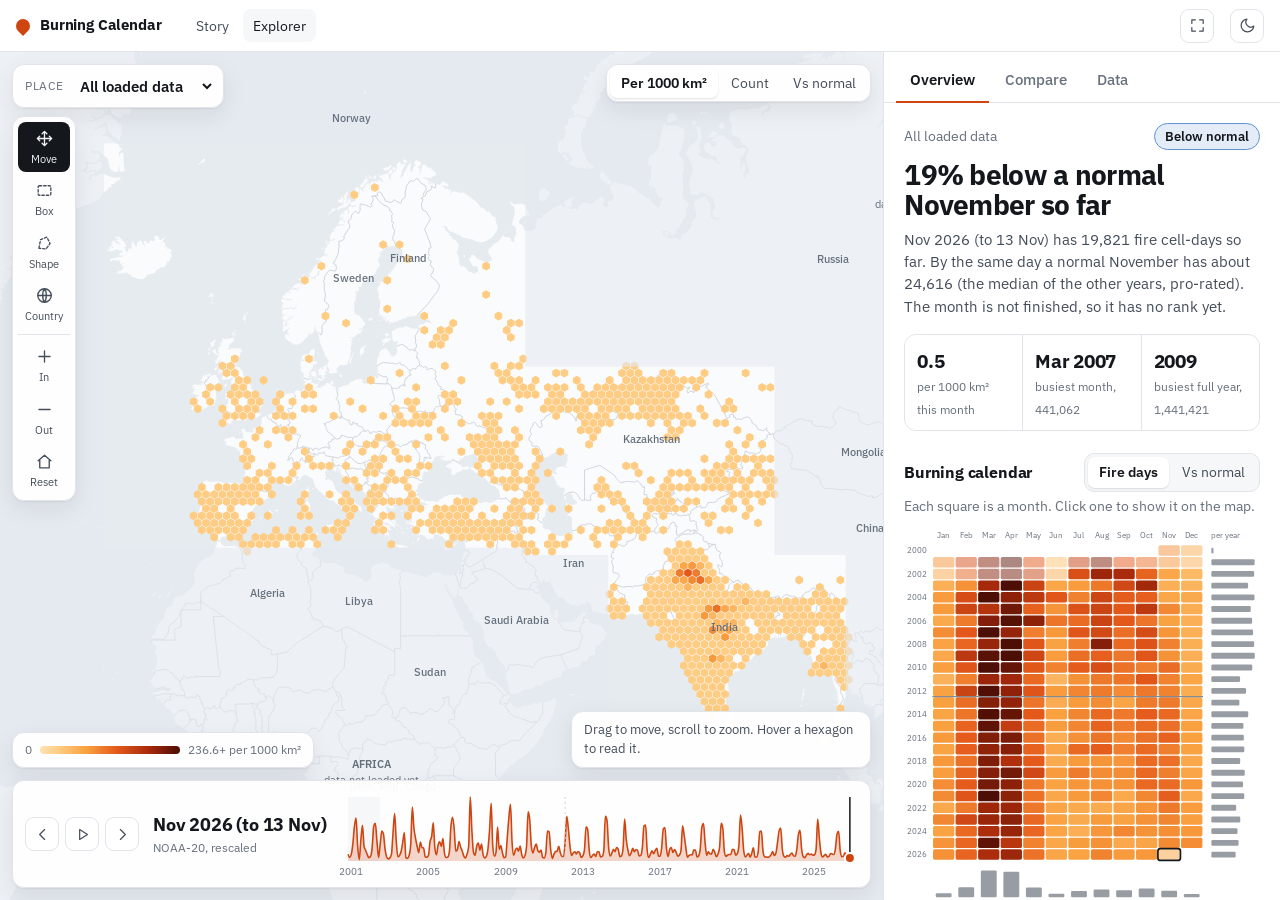
==== web/explore.html @ ebf5aa25 "Burning Calendar: MODIS+VIIRS harmonization pipeline, website, Docker, derived data" ====
<!doctype html>
<html lang="en">
<head>
<meta charset="utf-8">
<meta name="viewport" content="width=device-width, initial-scale=1, viewport-fit=cover">
<title>Burning Calendar Explorer</title>
<link rel="stylesheet" href="css/base.css">
<link rel="stylesheet" href="css/app.css">
</head>
<body class="app">
<header class="bar">
  <a class="brand" href="index.html"><i></i><span>Burning Calendar</span></a>
  <nav><a href="index.html">Story</a><a href="explore.html" aria-current="page">Explorer</a></nav>
  <span class="spacer"></span>
  <button class="iconbtn" id="fs" aria-label="Full screen" title="Full screen">
    <svg viewBox="0 0 24 24"><path d="M4 9V4h5M20 9V4h-5M4 15v5h5M20 15v5h-5"/></svg>
  </button>
  <button class="iconbtn" id="theme" aria-label="Toggle light and dark theme" title="Theme">
    <svg viewBox="0 0 24 24"><path d="M21 12.8A9 9 0 1 1 11.2 3a7 7 0 0 0 9.8 9.8z"/></svg>
  </button>
</header>

<div class="shell">
  <section class="stage" id="stage" aria-label="Map">
    <canvas id="map-canvas"></canvas>
    <svg id="map-svg" aria-label="Interactive map"></svg>

    <div class="float place">
      <label for="place">Place</label>
      <select id="place"><option value="all">All loaded data</option><option value="custom" disabled hidden>Custom area</option></select>
      <button class="clear" id="clear-sel" hidden title="Back to all loaded data" aria-label="Clear the selection">Clear ✕</button>
    </div>

    <div class="float seg metric" role="group" aria-label="Map shows">
      <button data-metric="density" aria-pressed="true">Per 1000 km²</button>
      <button data-metric="count" aria-pressed="false">Count</button>
      <button data-metric="anomaly" aria-pressed="false">Vs normal</button>
    </div>

    <div class="float toolbar" role="toolbar" aria-label="Map tools">
      <button data-tool="pan" aria-pressed="true" title="Move the map"><svg viewBox="0 0 24 24"><path d="M12 3v18M3 12h18M12 3l-3 3M12 3l3 3M12 21l-3-3M12 21l3-3M3 12l3-3M3 12l3 3M21 12l-3-3M21 12l-3 3"/></svg><span>Move</span></button>
      <button data-tool="rect" aria-pressed="false" title="Draw a box"><svg viewBox="0 0 24 24"><rect x="4" y="6" width="16" height="12" rx="1.5" stroke-dasharray="3 2.5"/></svg><span>Box</span></button>
      <button data-tool="poly" aria-pressed="false" title="Draw a shape"><svg viewBox="0 0 24 24"><path d="M5 18l2-11 8-3 4 8-5 7z" stroke-dasharray="3 2.5"/></svg><span>Shape</span></button>
      <button data-tool="country" aria-pressed="false" title="Pick a country"><svg viewBox="0 0 24 24"><circle cx="12" cy="12" r="8.5"/><path d="M3.5 12h17M12 3.5c3 3.2 3 13.8 0 17M12 3.5c-3 3.2-3 13.8 0 17"/></svg><span>Country</span></button>
      <hr>
      <button data-zoom="1.6" title="Zoom in" aria-label="Zoom in"><svg viewBox="0 0 24 24"><path d="M12 5v14M5 12h14"/></svg><span>In</span></button>
      <button data-zoom="0.625" title="Zoom out" aria-label="Zoom out"><svg viewBox="0 0 24 24"><path d="M5 12h14"/></svg><span>Out</span></button>
      <button id="home" title="Clear the selection and reset the view" aria-label="Clear the selection and reset the view"><svg viewBox="0 0 24 24"><path d="M4 11l8-7 8 7M6 10v10h12V10"/></svg><span>Reset</span></button>
    </div>

    <div class="float hint" id="hint"></div>
    <div class="float legend-card"><div class="scale" id="legend"></div></div>

    <div class="float timeline">
      <div class="tl-ctl">
        <button class="iconbtn" id="prev" aria-label="Previous month" title="Previous month (←)"><svg viewBox="0 0 24 24"><path d="M15 5l-7 7 7 7"/></svg></button>
        <button class="iconbtn" id="play" aria-label="Play through months" title="Play (space)"><svg viewBox="0 0 24 24"><path d="M8 5l11 7-11 7z"/></svg></button>
        <button class="iconbtn" id="next" aria-label="Next month" title="Next month (→)"><svg viewBox="0 0 24 24"><path d="M9 5l7 7-7 7"/></svg></button>
        <div class="tl-month"><b id="month-label"></b><span id="month-src"></span></div>
      </div>
      <div class="tl-chart" id="timeline"></div>
    </div>
  </section>

  <aside class="side" aria-label="Analysis">
    <div class="tabs" role="tablist">
      <button role="tab" data-tab="overview" aria-selected="true">Overview</button>
      <button role="tab" data-tab="compare" aria-selected="false">Compare</button>
      <button role="tab" data-tab="data" aria-selected="false">Data</button>
    </div>

    <div class="panel" id="tab-overview">
      <div class="kpi">
        <div class="kpi-top"><span class="kpi-area" id="area-name"></span><span class="pill" id="kpi-pill"></span></div>
        <h2 id="kpi-head"></h2>
        <p id="kpi-body"></p>
      </div>
      <div class="stats" id="stats"></div>
      <div class="sec">
        <div class="sec-h"><h3>Burning calendar</h3>
          <div class="seg" role="group" aria-label="Calendar shows">
            <button data-cal="count" aria-pressed="true">Fire days</button><button data-cal="anomaly" aria-pressed="false">Vs normal</button>
          </div></div>
        <p class="sec-sub">Each square is a month. Click one to show it on the map.</p>
        <div id="calendar"></div>
        <div class="scale" id="cal-legend"></div>
      </div>
      <div class="sec"><div class="sec-h"><h3>Season</h3></div><p class="sec-sub">The chosen year against a typical one.</p><div id="season"></div></div>
    </div>

    <div class="panel" id="tab-compare" hidden>
      <div class="sec">
        <h3>Compare two places or times</h3>
        <p class="sec-sub">Pin what you see now as A, change the place or the month, then pin B.</p>
        <div class="pinrow">
          <button class="btn" id="pin-a">Pin current as A</button>
          <button class="btn ghost" id="pin-b">Pin current as B</button>
          <button class="btn ghost" id="swap" aria-label="Swap A and B">Swap</button>
        </div>
        <div class="slots" id="slots"></div>
        <p class="verdict" id="verdict"></p>
        <div id="cmp-chart"></div>
      </div>
    </div>

    <div class="panel" id="tab-data" hidden>
      <div class="sec">
        <h3>Download</h3>
        <p class="sec-sub">Raw hotspots inside the selected place, or the monthly series.</p>
        <div class="row">
          <select id="dl-range" aria-label="Period"><option value="month">Chosen month</option><option value="year">Chosen year</option><option value="all">All years</option></select>
          <select id="dl-sensor" aria-label="Sensor"><option value="all">MODIS + VIIRS</option><option value="MODIS">MODIS only</option><option value="VIIRS">VIIRS only</option></select>
        </div>
        <div class="row"><a class="btn" id="dl-points" href="#">Hotspots (CSV)</a><a class="btn ghost" id="dl-series" href="#">Monthly series (CSV)</a></div>
        <p class="sec-sub" id="dl-hint"></p>
      </div>
      <div class="sec">
        <h3>Coverage</h3>
        <p class="sec-sub">The map covers the world. Data is added region by region.</p>
        <ul class="cov" id="coverage"></ul>
      </div>
      <div class="sec">
        <h3>How the numbers are made</h3>
        <p class="sec-sub">One unit everywhere: 1&nbsp;km cells with fire on a day, MODIS rescaled to VIIRS. <a href="index.html#harmonize">Read the method</a>.</p>
        <details class="tbl"><summary>View the calendar as a table</summary><div class="wrap" id="cal-table"></div></details>
      </div>
    </div>
  </aside>
</div>

<script src="vendor/d3.min.js"></script>
<script src="vendor/topojson-client.min.js"></script>
<script src="js/data.js"></script>
<script src="js/theme.js"></script>
<script src="js/ramps.js"></script>
<script src="js/tooltip.js"></script>
<script src="js/charts/line.js"></script>
<script src="js/charts/calendar.js"></script>
<script src="js/charts/season.js"></script>
<script src="js/charts/timeline.js"></script>
<script src="js/map/map.js"></script>
<script src="js/app.js"></script>
</body>
</html>
---- web/css/base.css ----
/* Design tokens. Fire is the one accent; series blue/orange come from a validated categorical order.
   Layout idea: a quiet instrument panel around a dark-capable map, numbers in tabular figures. */
@import url("https://fonts.googleapis.com/css2?family=IBM+Plex+Sans:wght@400;500;600;700&family=IBM+Plex+Mono:wght@400;500&display=swap");

:root {
  --font: "IBM Plex Sans", system-ui, -apple-system, "Segoe UI", Roboto, sans-serif;
  --mono: "IBM Plex Mono", ui-monospace, "SF Mono", Menlo, monospace;
  --bg: #f1f3f5; --surface: #ffffff; --surface-2: #f6f7f9;
  --ink: #14181d; --ink-2: #444d5a; --muted: #66707d;
  --line: #e1e5ea; --line-2: #cbd1d9;
  --accent: #cf4510; --accent-ink: #ffffff;
  --sea: #e6ebf0; --land: #fafbfc; --border: #c3cad3; --scrim: rgba(230, 235, 240, .62);
  --s1: #2a78d6; --s2: #eb6834; --s3: #1baf7a;
  --good: #1a7f4b; --bad: #b3261e;
  --shadow: 0 1px 2px rgba(20, 24, 29, .06), 0 8px 24px rgba(20, 24, 29, .08);
}
@media (prefers-color-scheme: dark) {
  :root:not([data-theme="light"]) {
    --bg: #0b0e11; --surface: #13171c; --surface-2: #1a1f25;
    --ink: #eceff3; --ink-2: #b4bdc8; --muted: #8993a1;
    --line: #242a32; --line-2: #333b46;
    --accent: #ff8a3d; --accent-ink: #1b0d04;
    --sea: #090b0e; --land: #151a20; --border: #2a313a; --scrim: rgba(9, 11, 14, .66);
    --s1: #3987e5; --s2: #d95926; --s3: #199e70;
    --good: #5fd39a; --bad: #ff8d84;
    --shadow: 0 1px 2px rgba(0, 0, 0, .4), 0 8px 24px rgba(0, 0, 0, .35);
    color-scheme: dark;
  }
}
:root[data-theme="dark"] {
  --bg: #0b0e11; --surface: #13171c; --surface-2: #1a1f25;
  --ink: #eceff3; --ink-2: #b4bdc8; --muted: #8993a1;
  --line: #242a32; --line-2: #333b46;
  --accent: #ff8a3d; --accent-ink: #1b0d04;
  --sea: #090b0e; --land: #151a20; --border: #2a313a; --scrim: rgba(9, 11, 14, .66);
  --s1: #3987e5; --s2: #d95926; --s3: #199e70;
  --good: #5fd39a; --bad: #ff8d84;
  --shadow: 0 1px 2px rgba(0, 0, 0, .4), 0 8px 24px rgba(0, 0, 0, .35);
  color-scheme: dark;
}

* { box-sizing: border-box; }
html { scroll-behavior: smooth; }
body { margin: 0; background: var(--bg); color: var(--ink); font: 15px/1.5 var(--font); -webkit-font-smoothing: antialiased; }
h1, h2, h3, h4 { margin: 0; line-height: 1.15; letter-spacing: -.012em; text-wrap: balance; }
p { margin: 0; }
a { color: inherit; }
button, select, input { font: inherit; color: inherit; }
.num { font-variant-numeric: tabular-nums; }
.muted { color: var(--muted); }
:focus-visible { outline: 2px solid var(--accent); outline-offset: 2px; border-radius: 4px; }

/* top bar shared by both pages */
.bar { display: flex; align-items: center; gap: 16px; height: 52px; padding: 0 max(16px, env(safe-area-inset-left, 0px)); border-bottom: 1px solid var(--line); background: var(--surface); }
.brand { white-space: nowrap; display: flex; align-items: center; gap: 10px; font-weight: 700; letter-spacing: -.01em; text-decoration: none; }
.brand i { width: 14px; height: 14px; border-radius: 50% 50% 50% 0; transform: rotate(-45deg); background: var(--accent); display: block; }
.bar nav { display: flex; gap: 4px; margin-left: 8px; overflow-x: auto; }
.bar nav a { padding: 6px 10px; border-radius: 8px; color: var(--ink-2); text-decoration: none; font-size: .9rem; white-space: nowrap; }
.bar nav a:hover, .bar nav a[aria-current] { background: var(--surface-2); color: var(--ink); }
.bar .spacer { flex: 1; }
.iconbtn { width: 34px; height: 34px; display: grid; place-items: center; border: 1px solid var(--line); background: var(--surface); border-radius: 9px; cursor: pointer; color: var(--ink-2); }
.iconbtn:hover { color: var(--ink); border-color: var(--line-2); }
.iconbtn svg { width: 17px; height: 17px; stroke: currentColor; fill: none; stroke-width: 1.7; stroke-linecap: round; stroke-linejoin: round; }

.btn { display: inline-flex; align-items: center; gap: 8px; padding: 9px 16px; border-radius: 9px; border: 1px solid transparent; background: var(--accent); color: var(--accent-ink); font-weight: 600; text-decoration: none; cursor: pointer; }
.btn.ghost { background: transparent; color: var(--ink); border-color: var(--line-2); }
.btn:hover { filter: brightness(1.06); }
.seg { display: inline-flex; padding: 3px; gap: 2px; background: var(--surface-2); border: 1px solid var(--line); border-radius: 10px; }
.seg button { border: 0; background: transparent; padding: 5px 11px; border-radius: 7px; cursor: pointer; color: var(--ink-2); font-size: .85rem; white-space: nowrap; }
.seg button[aria-pressed="true"] { background: var(--surface); color: var(--ink); box-shadow: 0 1px 2px rgba(0, 0, 0, .12); font-weight: 600; }
.pill { display: inline-flex; align-items: center; gap: 6px; padding: 3px 10px; border-radius: 999px; font-size: .8rem; font-weight: 600; border: 1px solid var(--line-2); }

/* chart bits */
.axis text { fill: var(--muted); font: 11px var(--font); }
.axis path, .axis line { stroke: var(--line-2); }
.axis .domain { display: none; }
.grid line { stroke: var(--line); }
.legend-row { display: flex; flex-wrap: wrap; gap: 6px 16px; font-size: .82rem; color: var(--ink-2); margin-bottom: 6px; }
.legend-row span { display: inline-flex; align-items: center; gap: 6px; }
.legend-row i { display: block; width: 14px; height: 3px; border-radius: 2px; }
.legend-row i.dot { width: 9px; height: 9px; border-radius: 50%; }
.scale { display: flex; align-items: center; gap: 8px; font-size: .75rem; color: var(--muted); }
.scale canvas { height: 8px; width: 140px; border-radius: 4px; }
.tip { position: fixed; z-index: 50; pointer-events: none; min-width: 120px; max-width: 280px; padding: 8px 10px; border-radius: 10px; background: var(--surface); color: var(--ink); border: 1px solid var(--line-2); box-shadow: var(--shadow); font-size: .8rem; }
.tip .t { color: var(--muted); margin-bottom: 4px; }
.tip .r { display: flex; align-items: center; gap: 8px; justify-content: space-between; }
.tip .r b { font-variant-numeric: tabular-nums; font-size: .95rem; }
.tip .r span { display: inline-flex; align-items: center; gap: 6px; color: var(--ink-2); }
.tip .r i { width: 10px; height: 3px; border-radius: 2px; display: inline-block; }
details.tbl { margin-top: 10px; font-size: .82rem; }
details.tbl summary { cursor: pointer; color: var(--muted); }
details.tbl .wrap { overflow: auto; max-height: 260px; margin-top: 8px; border: 1px solid var(--line); border-radius: 8px; }
details.tbl table { border-collapse: collapse; width: 100%; font-variant-numeric: tabular-nums; }
details.tbl th, details.tbl td { padding: 4px 10px; text-align: right; border-bottom: 1px solid var(--line); }
details.tbl th:first-child, details.tbl td:first-child { text-align: left; }
details.tbl th { position: sticky; top: 0; background: var(--surface-2); font-weight: 600; }
@media (prefers-reduced-motion: reduce) { html { scroll-behavior: auto; } * { transition: none !important; animation: none !important; } }
@media (max-width: 560px) { .brand span { display: none; } .bar { gap: 10px; } }
---- web/css/app.css ----
html, body { height: 100%; }
body.app { display: grid; grid-template-rows: auto minmax(0, 1fr); overflow: hidden; }
.shell { display: grid; grid-template-columns: minmax(0, 1fr) clamp(380px, 31vw, 480px); min-height: 0; }
.stage { position: relative; min-height: 0; overflow: hidden; background: var(--sea); }
#map-canvas, #map-svg { position: absolute; inset: 0; width: 100%; height: 100%; display: block; }
#map-svg { touch-action: none; }
.side { min-height: 0; overflow-y: auto; background: var(--surface); border-left: 1px solid var(--line); }

.float { position: absolute; background: color-mix(in srgb, var(--surface) 96%, transparent);
  border: 1px solid var(--line); border-radius: 12px; box-shadow: var(--shadow); }
.place { top: 12px; left: 12px; display: flex; align-items: center; gap: 10px; padding: 6px 8px 6px 12px; }
.place label { font-size: .75rem; color: var(--muted); text-transform: uppercase; letter-spacing: .06em; }
.place select { border: 0; background: transparent; font-weight: 600; font-size: .95rem; padding: 4px 2px; max-width: 230px; cursor: pointer; }
.place select option { color: #14181d; }
.metric { top: 12px; right: 12px; padding: 3px; }
.toolbar { top: 64px; left: 12px; display: flex; flex-direction: column; padding: 5px; gap: 2px; }
.toolbar hr { width: 100%; border: 0; border-top: 1px solid var(--line); margin: 3px 0; }
.toolbar button { width: 52px; padding: 7px 0 5px; border: 0; background: transparent; border-radius: 8px; color: var(--ink-2); cursor: pointer; display: grid; justify-items: center; gap: 3px; }
.toolbar button span { font-size: .68rem; }
.toolbar button svg { width: 19px; height: 19px; stroke: currentColor; fill: none; stroke-width: 1.7; stroke-linecap: round; stroke-linejoin: round; }
.toolbar button:hover { background: var(--surface-2); color: var(--ink); }
.toolbar button[aria-pressed="true"] { background: var(--ink); color: var(--bg); }
.hint { bottom: 132px; right: 12px; max-width: 300px; padding: 8px 12px; font-size: .82rem; color: var(--ink-2); }
.legend-card { bottom: 132px; left: 12px; padding: 8px 12px; }
.timeline { left: 12px; right: 12px; bottom: 12px; height: 108px; display: flex; gap: 14px; padding: 8px 12px; }
.tl-ctl { display: flex; align-items: center; gap: 6px; flex-shrink: 0; }
.tl-month { margin-left: 8px; display: grid; min-width: 104px; }
.tl-month b { font-size: 1.15rem; letter-spacing: -.01em; font-variant-numeric: tabular-nums; }
.tl-month span { font-size: .75rem; color: var(--muted); }
.tl-chart { flex: 1; min-width: 0; }

.tabs { position: sticky; top: 0; z-index: 4; display: flex; gap: 2px; padding: 8px 12px 0; background: var(--surface); border-bottom: 1px solid var(--line); }
.tabs button { padding: 9px 14px; border: 0; background: transparent; color: var(--muted); font-weight: 500; border-bottom: 2px solid transparent; cursor: pointer; margin-bottom: -1px; }
.tabs button[aria-selected="true"] { color: var(--ink); border-bottom-color: var(--accent); font-weight: 600; }
.panel[hidden] { display: none; }
.kpi { padding: 20px 20px 16px; }
.kpi-top { display: flex; align-items: center; justify-content: space-between; gap: 10px; margin-bottom: 10px; }
.kpi-area { font-size: .85rem; color: var(--muted); }
.kpi h2 { font-size: 1.75rem; font-weight: 700; letter-spacing: -.025em; line-height: 1.1; }
.kpi p { color: var(--ink-2); margin-top: 8px; font-size: .92rem; }
.stats { display: grid; grid-template-columns: repeat(3, 1fr); gap: 1px; margin: 0 20px; background: var(--line); border: 1px solid var(--line); border-radius: 12px; overflow: hidden; }
.stats div { background: var(--surface); padding: 12px 12px 10px; min-width: 0; }
.stats b { display: block; font-size: 1.2rem; letter-spacing: -.015em; font-variant-numeric: tabular-nums; }
.stats span { color: var(--muted); font-size: .76rem; }
.sec { padding: 22px 20px 6px; }
.sec + .sec { border-top: 1px solid var(--line); margin-top: 18px; }
.sec h3 { font-size: 1rem; }
.sec-h { display: flex; align-items: center; justify-content: space-between; gap: 10px; flex-wrap: wrap; }
.sec-sub { color: var(--muted); font-size: .85rem; margin: 4px 0 12px; }
.sec .scale { margin: 10px 0 14px; flex-wrap: wrap; }
.row { display: flex; flex-wrap: wrap; gap: 10px; margin: 10px 0; }
.row select, .sec select { padding: 8px 10px; border: 1px solid var(--line-2); border-radius: 8px; background: var(--surface); }
.pinrow { display: flex; flex-wrap: wrap; gap: 8px; margin-bottom: 16px; }
.pinrow .btn { padding: 8px 14px; font-size: .9rem; }
.slots { display: grid; grid-template-columns: 1fr 1fr; gap: 12px; }
.slot { border: 1px solid var(--line); border-radius: 12px; padding: 14px; background: var(--surface-2); min-width: 0; }
.slot h4 { display: flex; align-items: center; gap: 8px; font-size: .85rem; color: var(--ink-2); font-weight: 600; }
.slot h4 i { width: 10px; height: 10px; border-radius: 3px; display: block; }
.slot .big { font-size: 1.7rem; font-weight: 700; letter-spacing: -.025em; margin: 8px 0 2px; font-variant-numeric: tabular-nums; }
.slot .u { color: var(--muted); font-size: .78rem; }
.slot dl { display: grid; grid-template-columns: 1fr auto; gap: 3px 8px; margin: 10px 0 0; font-size: .82rem; }
.slot dt { color: var(--muted); } .slot dd { margin: 0; text-align: right; font-variant-numeric: tabular-nums; }
.slot.empty { display: grid; place-items: center; text-align: center; color: var(--muted); font-size: .85rem; min-height: 150px; }
.verdict { margin: 16px 0 6px; font-size: 1.05rem; font-weight: 600; letter-spacing: -.01em; min-height: 1.4em; }
.cov { list-style: none; margin: 0; padding: 0; display: grid; gap: 6px; }
.cov li { display: flex; justify-content: space-between; padding: 8px 12px; border: 1px solid var(--line); border-radius: 9px; font-size: .88rem; }
.cov li b { font-weight: 500; text-transform: capitalize; }
.cov li span { font-size: .78rem; color: var(--muted); }
.cov li.on span { color: var(--good); font-weight: 600; }
.panel > .sec:last-child { padding-bottom: 28px; }

@media (max-width: 900px) {
  body.app { overflow: auto; height: auto; display: block; }
  html, body { height: auto; }
  .shell { display: block; }
  .stage { height: 78vh; min-height: 520px; }
  .side { border-left: 0; overflow: visible; }
  .toolbar { top: 56px; flex-direction: row; flex-wrap: wrap; max-width: calc(100% - 24px); }
  .toolbar button { width: 46px; }
  .toolbar hr { display: none; }
  .metric { top: 56px; right: auto; left: 12px; transform: translateY(56px); }
  .hint { display: none; }
  .tl-month { display: none; }
  .place select { max-width: 150px; }
}
.place .clear { border: 1px solid var(--line-2); background: var(--surface-2); color: var(--ink); border-radius: 8px; padding: 4px 10px; font-size: .82rem; font-weight: 600; cursor: pointer; }
.place .clear:hover { border-color: var(--accent); color: var(--accent); }
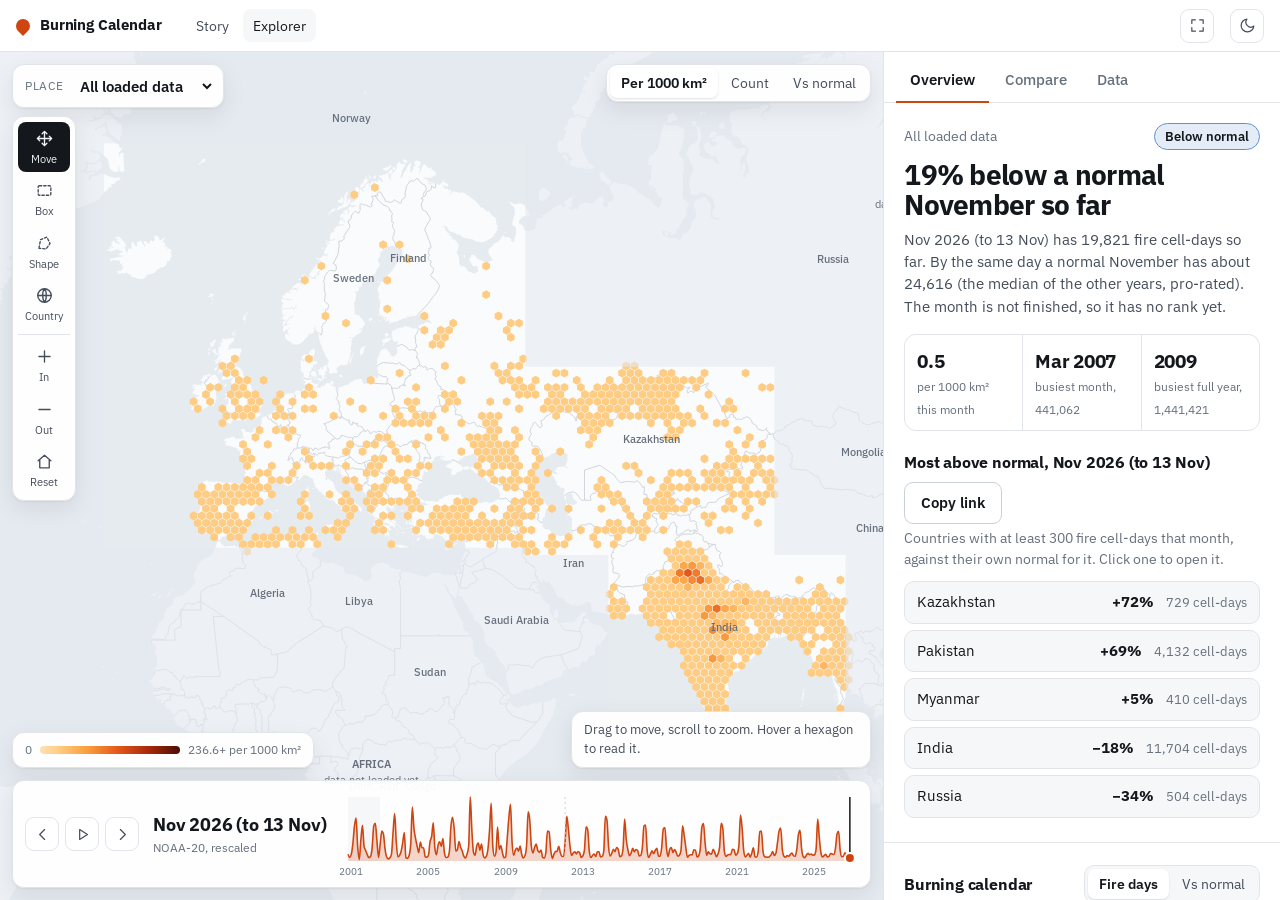
==== commit 26b742d8: "Validity: leave-one-region-out check; Impact: most-above-normal list and share links; README notes" ====
--- a/web/explore.html
+++ b/web/explore.html
@@ -76,6 +76,11 @@
         <p id="kpi-body"></p>
       </div>
       <div class="stats" id="stats"></div>
+      <div class="sec" id="alerts-sec" hidden>
+        <div class="sec-h"><h3 id="alerts-title">Unusual right now</h3><button class="btn ghost" id="share" title="Copy a link to this view">Copy link</button></div>
+        <p class="sec-sub" id="alerts-sub"></p>
+        <ol class="alerts" id="alerts"></ol>
+      </div>
       <div class="sec">
         <div class="sec-h"><h3>Burning calendar</h3>
           <div class="seg" role="group" aria-label="Calendar shows">
--- a/web/css/app.css
+++ b/web/css/app.css
@@ -85,3 +85,9 @@
 }
 .place .clear { border: 1px solid var(--line-2); background: var(--surface-2); color: var(--ink); border-radius: 8px; padding: 4px 10px; font-size: .82rem; font-weight: 600; cursor: pointer; }
 .place .clear:hover { border-color: var(--accent); color: var(--accent); }
+
+.alerts { list-style: none; margin: 8px 0 0; padding: 0; display: grid; gap: 6px; }
+.alerts button { width: 100%; display: grid; grid-template-columns: 1fr auto auto; gap: 12px; align-items: baseline; text-align: left; padding: 9px 12px; border: 1px solid var(--line); border-radius: 10px; background: var(--surface-2); color: var(--ink); font: inherit; cursor: pointer; }
+.alerts button:hover, .alerts button:focus-visible { border-color: var(--ink); }
+.alerts b { font-variant-numeric: tabular-nums; }
+.alerts small { color: var(--muted); font-variant-numeric: tabular-nums; }
